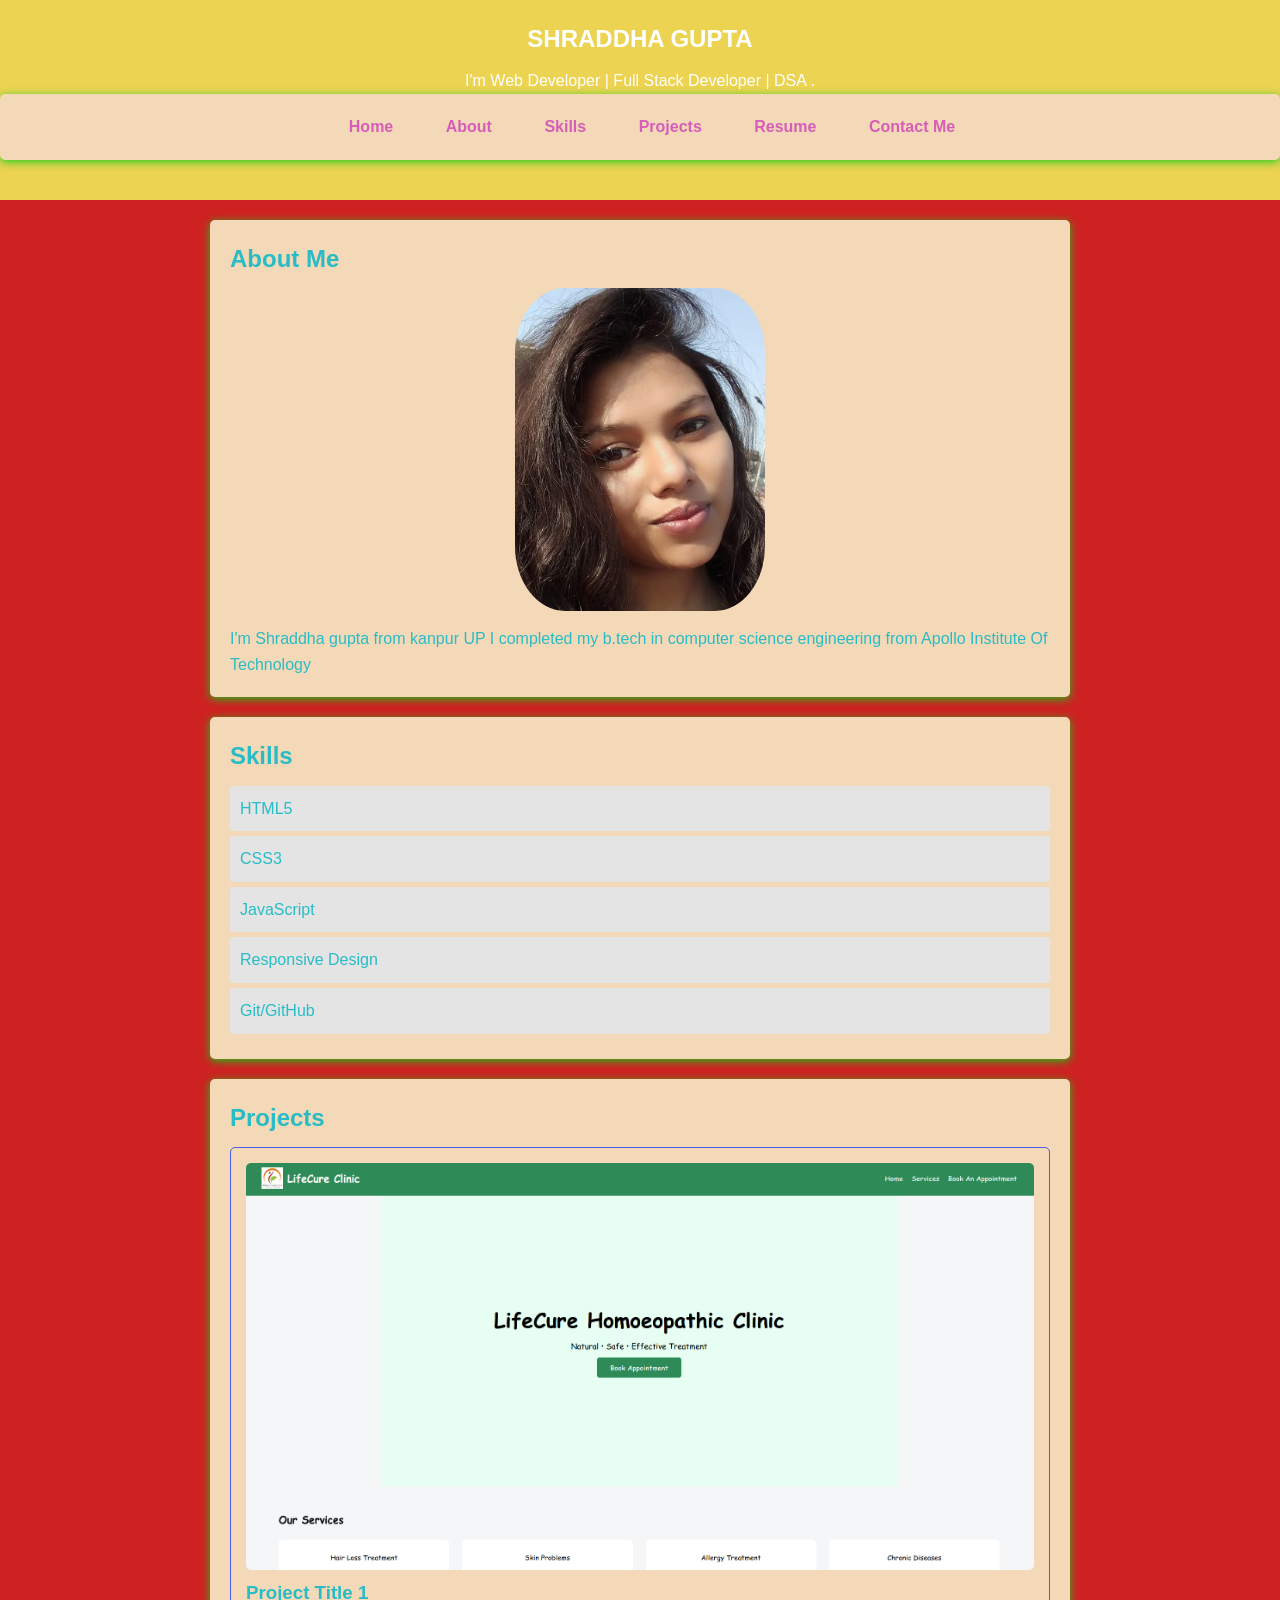
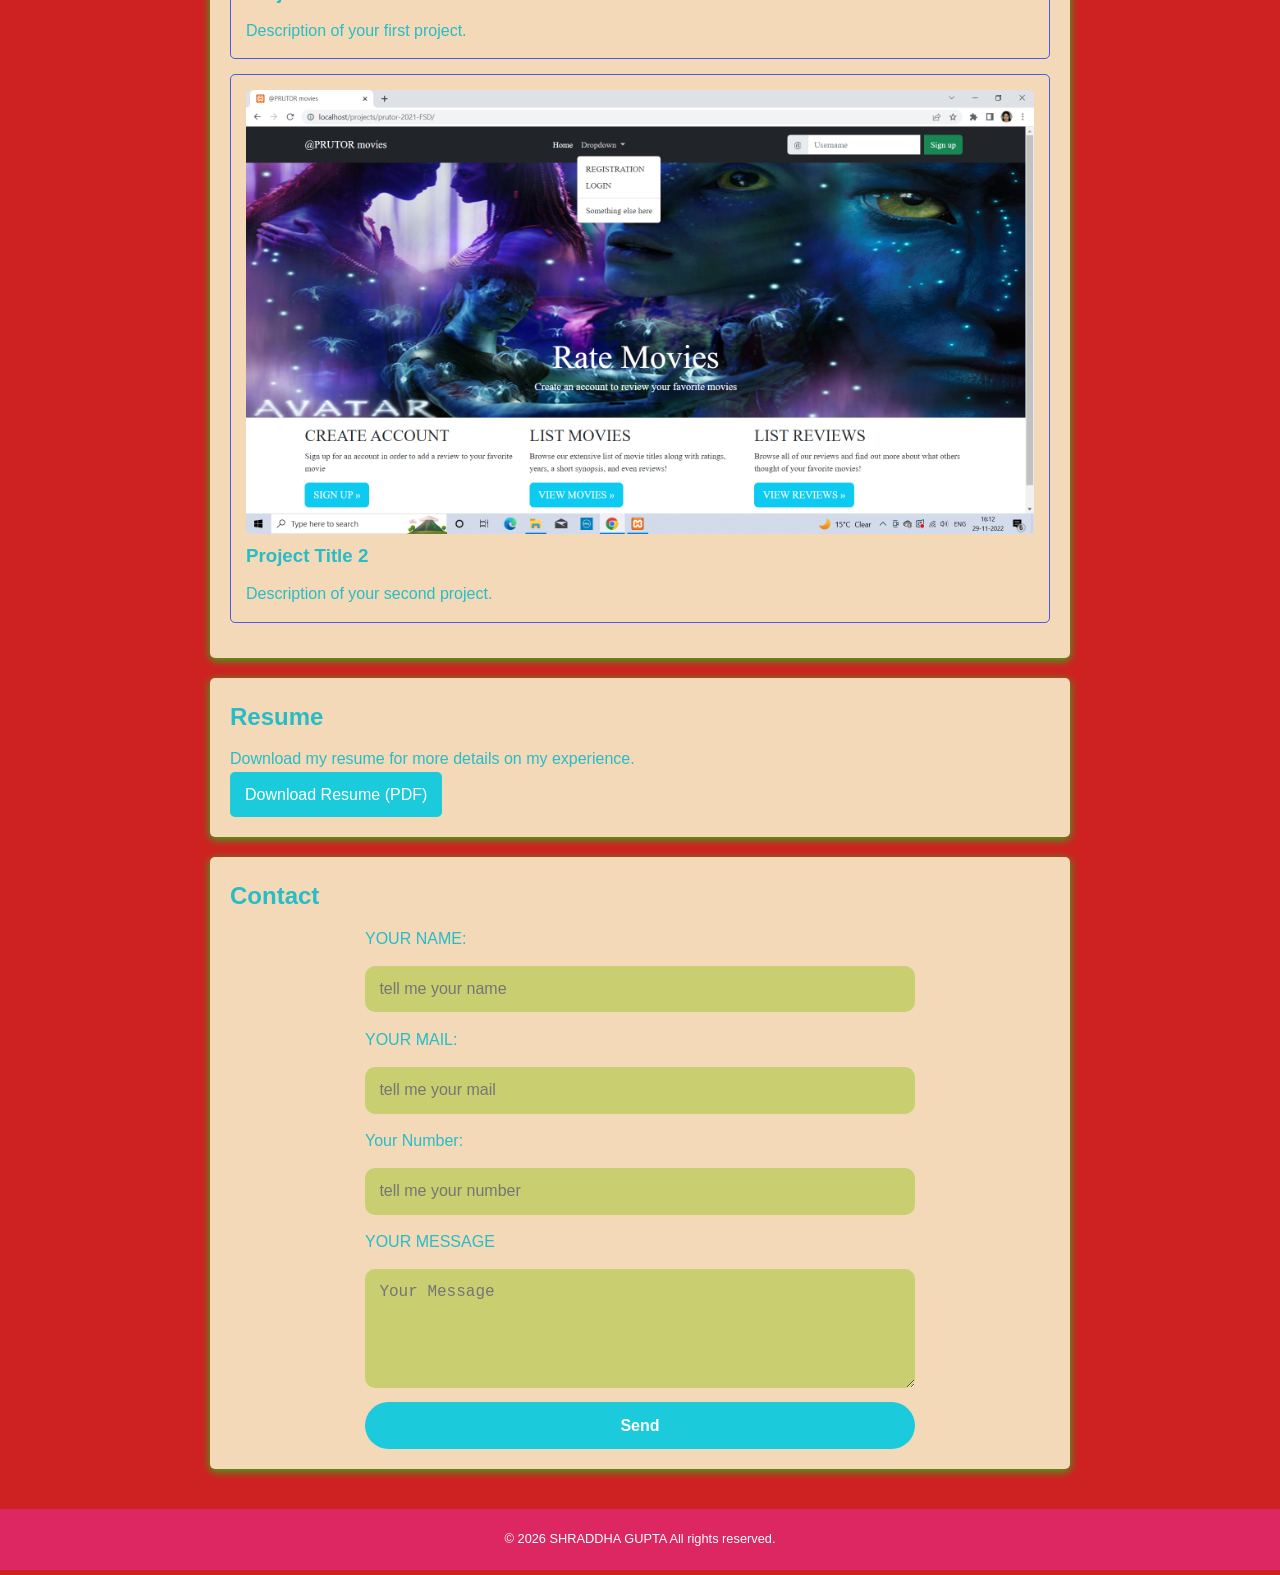
==== index.html @ 008b4fcb "portfolio" ====
<!DOCTYPE html>
<html lang="en">

<head>
    <meta charset="UTF-8">
    <meta name="viewport" content="width=device-width, initial-scale=1.0">
    <title>SHRADDHA PORTFOLIO</title>
    <link rel="stylesheet" href="style.css">
</head>

<body>

    <!-- Header Section -->
    <header id="home">
        <nav>
            <h1>SHRADDHA GUPTA</h1>
            <p>I'm Web Developer | Full Stack Developer | DSA .</p>
            <section>
                <a href="#">Home</a>
                <a href="#about">About</a>
                <a href="#skills">Skills</a>
                <a href="#projects">Projects</a>
                <a href="#resume">Resume</a>
                <a href="#contact">Contact Me</a>
            </section>
        </nav>
    </header>

    <main>
        <!-- About Section -->
        <section id="about">
            <h2>About Me</h2>
            <img src="hime.jpeg" alt="MY Name" class="profile-pic">
            <p>I'm Shraddha gupta from kanpur UP I completed my b.tech in computer science engineering from Apollo
                Institute Of Technology </p>
        </section>

        <!-- Skills Section -->
        <section id="skills">
            <h2>Skills</h2>
            <ul>
                <li>HTML5</li>
                <li>CSS3</li>
                <li>JavaScript</li>
                <li>Responsive Design</li>
                <li>Git/GitHub</li>
            </ul>
        </section>

        <!-- Projects Section -->
        <section id="projects">
            <h2>Projects</h2>
            <div class="project-card">
                <img src="Screenshot from 2025-12-20 14-55-43.png" alt="Project 1">
                <h3>Project Title 1</h3>
                <p>Description of your first project.</p>
            </div>
            <div class="project-card">
                <img src="Screenshot (2).png" alt="Project 2">
                <h3>Project Title 2</h3>
                <p>Description of your second project.</p>
            </div>
            <!-- Add more project cards as needed -->
        </section>

        <!-- Resume Section -->
        <section id="resume">
            <h2>Resume</h2>
            <p>Download my resume for more details on my experience.</p>
            <!-- Ensure you have a 'resume.pdf' file in your project folder -->
            <a href="resum.pdf" download class="btn">Download Resume (PDF)</a>
        </section>

        <!-- Contact Section -->
        <section id="contact" class="contact">
            <h2>Contact</h2>
            <form>
                <label for="name">YOUR NAME:</label>
                <input type="text" name="your name" id="name" placeholder="tell me your name">
                <label for="mail">YOUR MAIL:</label>
                <input type="email" name="your mail" placeholder="tell me your mail" id="mail" mail>
                <label for="Number">Your Number:</label>
                <input type="tel" name="your number" id="Number" placeholder="tell me your number">
                <label for="MESSAGE">YOUR MESSAGE</label>
                <textarea id="MESSAGE" rows="5" placeholder="Your Message" name="Message" required></textarea>
                <button type="submit">Send</button>
            </form>

        </section>
    </main>



    <!-- Footer -->
    <footer>
        <p>&copy; 2026 SHRADDHA GUPTA All rights reserved.</p>
    </footer>

</body>

</html>
---- style.css ----
* {
    margin: 0;
    padding: 0;
    box-sizing: border-box;
}
html {
  scroll-behavior: smooth;
}


body {
    font-family: sans-serif;
    line-height: 1.6;
    background-color: #ce2222;
    color: #28bcc6;
}

main {
    padding: 20px;
    max-width: 900px;
    margin-inline: auto;
}

section {
    background: rgb(243, 217, 183);
    margin-bottom: 20px;
    padding: 20px;
    border: none;
    border-radius: 5px;
    box-shadow: 0 2px 9px rgba(14, 206, 23, 0.925);
}

nav a {
  margin-left: 1.5rem;
  font-weight: 600;
  color: #d65db8;
  padding: 4px 12px;
  border-radius: 6px;
  transition: 0.3s ease;
  text-decoration: none;
}

nav a:hover,
nav a:focus {
  background: linear-gradient(to right, #d946ef, #7c3aed);
  color: #fff;
}

h1, h2, h3 {
    margin-bottom: 10px;
}

/* Header Styling */
header {
    background: #f2f55cd7;
    color: #fff;
    padding: 20px 0;
    text-align: center;
    
}

nav h1 {
    color: #fff;
}

/* About Section */
.profile-pic {
    width: 250px;
    height: auto;
    border-radius: 20%;
    display: block;
    margin: 0 auto 15px auto;
}

/* Skills Section */
#skills ul {
    list-style-type: none;
}

#skills li {
    background: #e4e4e4;
    margin: 5px 0;
    padding: 10px;
    border-radius: 3px;
}

/* Projects Section */
.project-card {
    border: 1px solid #485de5;
    padding: 15px;
    margin-bottom: 15px;
    border-radius: 5px;
}

.project-card img {
    max-width: 100%;
    height: auto;
    border-radius: 5px;
}

/* Resume Section & Button */
.btn {
    display: inline-block;
    background: #1bcbdb;
    color: #fff;
    padding: 10px 15px;
    text-decoration: none;
    border-radius: 5px;
}

.btn:hover {
    background: #ff6ec4;
}

.contact form {
  display: flex;
  flex-direction: column;
  gap: 0.9rem;
  max-width: 550px;
  margin-inline: auto;
}

.contact input,
.contact textarea {
  padding: 0.9rem;
  font-size: 1rem;
  border: none;
  border-radius: 10px;
  background: #c9cf70;
  color: #f0e9ff;
}

input:focus,
textarea:focus {
  outline: 2px solid #da4834;
}

.contact button {
  background:  #1bcbdb;
  color: white;
  padding: 0.9rem;
  font-weight: bold;
  font-size: 1rem;
  border: none;
  border-radius: 30px;
  cursor: pointer;
  transition: 0.5s ease;
}

.contact button:hover {
  background: #ff6ec4;
  transform: scale(1.04);
}

/* Footer */
footer {
    text-align: center;
    padding: 20px 0;
    background: #dc2763;
    color: #fff;
    font-size: 0.8em;
}
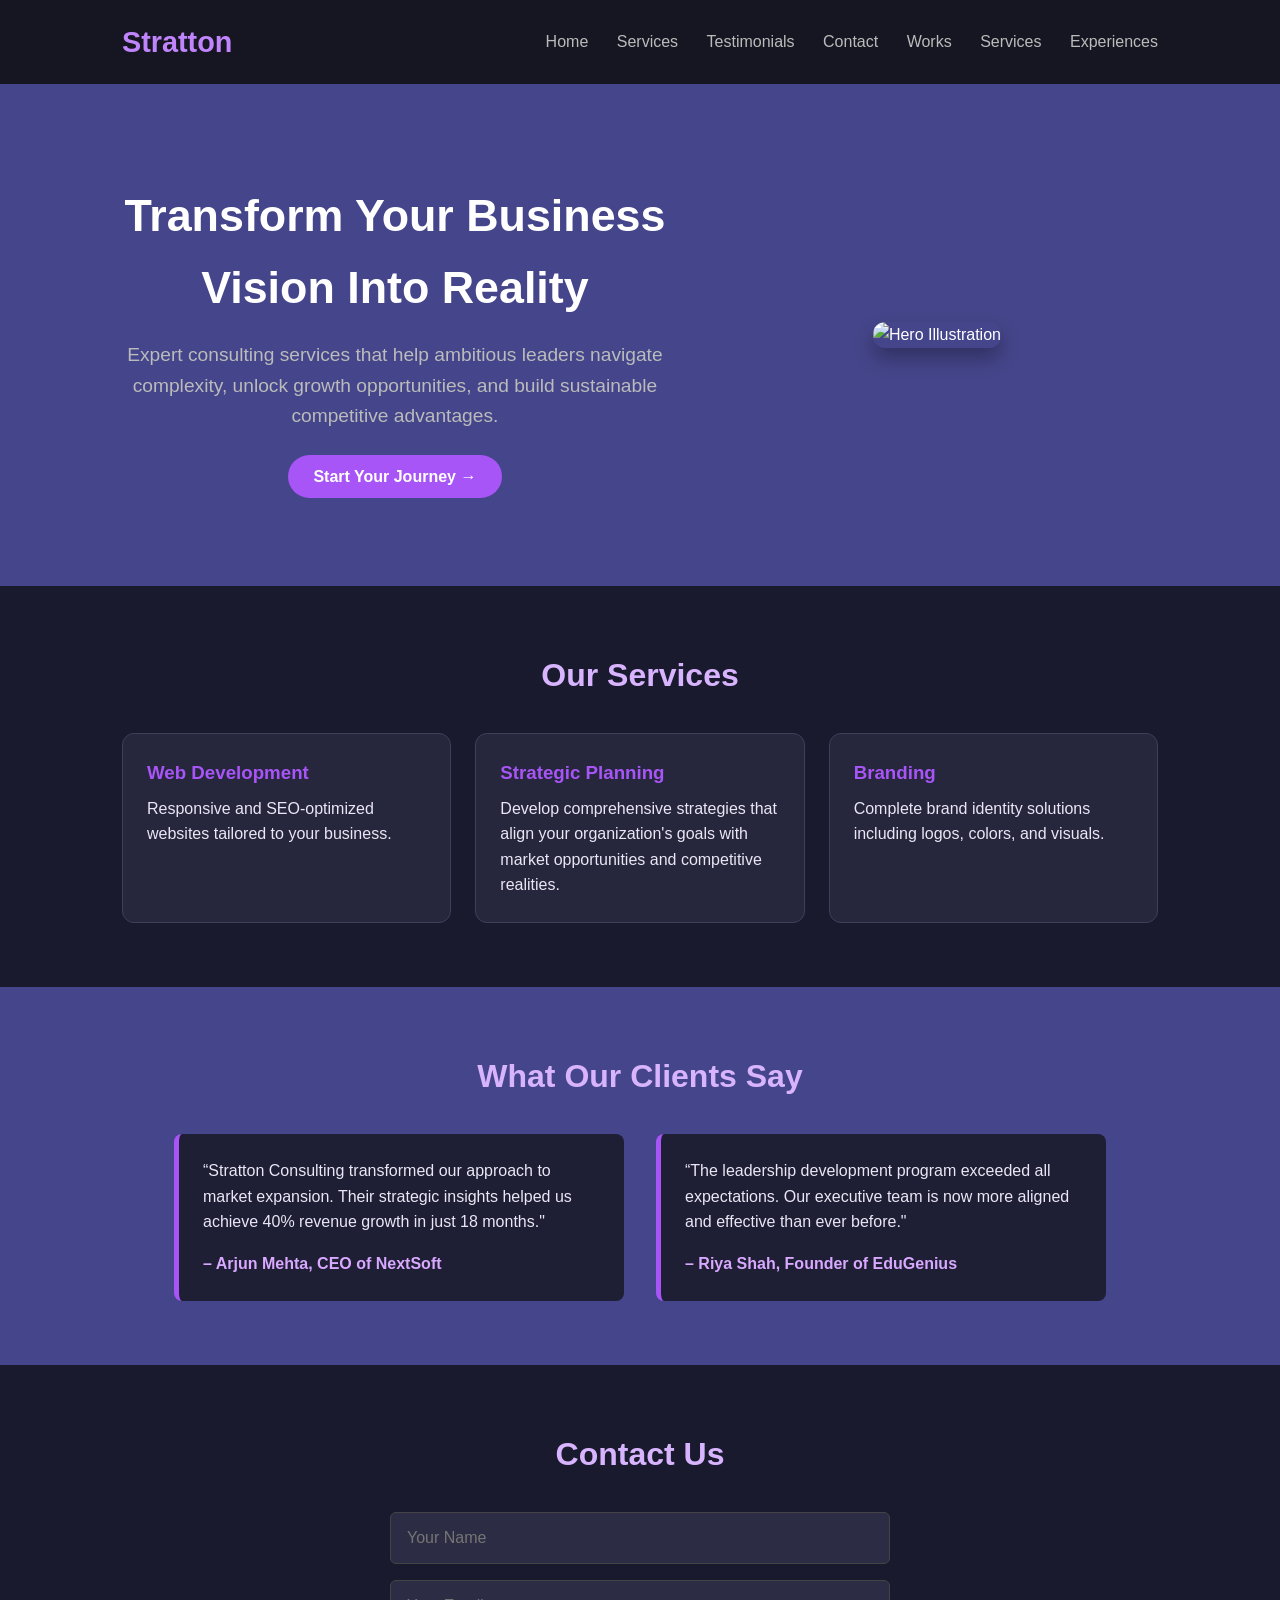
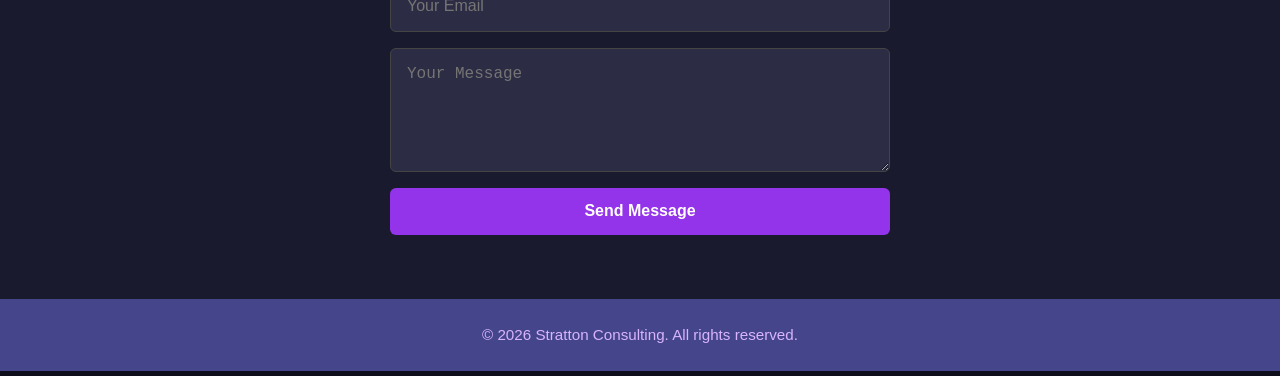
==== commit 4d88eb9f: "LandingPage" ====
--- a/index.html
+++ b/index.html
@@ -1,101 +1,96 @@
 <!DOCTYPE html>
 <html lang="en">
+<head>
+  <meta charset="UTF-8" />
+  <meta name="viewport" content="width=device-width, initial-scale=1.0" />
+  <title>Stratton - Web Agency</title>
+  <link rel="shortcut icon" href="favicon.ico" type="image/x-icon">
+  <link rel="stylesheet" href="style.css" />
+</head>
+<body>
+  <header>
+    <div class="container">
+      <h1 class="logo">Stratton</h1>
+      <nav>
+        <a href="#home">Home</a>
+        <a href="#services">Services</a>
+        <a href="#testimonials">Testimonials</a>
+        <a href="#contact">Contact</a>
+        <a href="#work">Works</a>
+        <a href="#services">Services</a>
+        <a href="experiences">Experiences</a>
+      </nav>
+    </div>
+  </header>
 
-<head>
-    <meta charset="UTF-8">
-    <meta name="viewport" content="width=device-width, initial-scale=1.0">
-    <title>SHRADDHA PORTFOLIO</title>
-    <link rel="stylesheet" href="style.css">
-</head>
+  <section class="hero">
+    <div class="container hero-flex">
+      <div class="hero-text">
+        <h2>Transform Your Business Vision Into Reality</h2>
+        <p>Expert consulting services that help ambitious leaders navigate complexity, unlock growth opportunities, and build sustainable competitive advantages.</p>
+        <a href="#contact" class="btn">Start Your Journey &#8594</a>
+      </div>
+      <div class="hero-img">
+        <img
+          src="https://t4.ftcdn.net/jpg/03/00/14/39/360_F_300143961_8kJTPiTbWallCIBxO0GQzoxgwE9cIRGG.jpg"
+          alt="Hero Illustration" />
+      </div>
+    </div>
+    </section>
 
-<body>
+    <section class="services" id="services">
+      <div class="container">
+        <h2 class="section-title">Our Services</h2>
+        <div class="service-grid">
+          <div class="service">
+            <h3>Web Development</h3>
+            <p>Responsive and SEO-optimized websites tailored to your business.</p>
+          </div>
+          <div class="service">
+            <h3>Strategic Planning</h3>
+            <p>Develop comprehensive strategies that align your organization's goals with market opportunities and competitive realities.</p>
+          </div>
+          <div class="service">
+            <h3>Branding</h3>
+            <p>Complete brand identity solutions including logos, colors, and visuals.</p>
+          </div>
+        </div>
+      </div>
+    </section>
 
-    <!-- Header Section -->
-    <header id="home">
-        <nav>
-            <h1>SHRADDHA GUPTA</h1>
-            <p>I'm Web Developer | Full Stack Developer | DSA .</p>
-            <section>
-                <a href="#">Home</a>
-                <a href="#about">About</a>
-                <a href="#skills">Skills</a>
-                <a href="#projects">Projects</a>
-                <a href="#resume">Resume</a>
-                <a href="#contact">Contact Me</a>
-            </section>
-        </nav>
-    </header>
+    <section class="testimonials" id="testimonials">
+      <div class="container">
+        <h2 class="section-title">What Our Clients Say</h2>
+        <div class="testimonial-grid">
+          <div class="testimonial">
+            <p>“Stratton Consulting transformed our approach to market expansion. Their strategic insights helped us achieve 40% revenue growth in just 18 months."</p>
+            <h4>– Arjun Mehta, CEO of NextSoft</h4>
+          </div>
+          <div class="testimonial">
+            <p>“The leadership development program exceeded all expectations. Our executive team is now more aligned and effective than ever before."</p>
+            <h4>– Riya Shah, Founder of EduGenius</h4>
+          </div>
+        </div>
+      </div>
+    </section>
 
-    <main>
-        <!-- About Section -->
-        <section id="about">
-            <h2>About Me</h2>
-            <img src="hime.jpeg" alt="MY Name" class="profile-pic">
-            <p>I'm Shraddha gupta from kanpur UP I completed my b.tech in computer science engineering from Apollo
-                Institute Of Technology </p>
-        </section>
+    <section class="contact" id="contact">
+      <div class="container">
+        <h2 class="section-title">Contact Us</h2>
+        <form>
+          <input type="text" placeholder="Your Name" required />
+          <input type="email" placeholder="Your Email" required />
+          <textarea rows="5" placeholder="Your Message" required></textarea>
+          <button type="submit">Send Message</button>
+        </form>
+      </div>
+    </section>
 
-        <!-- Skills Section -->
-        <section id="skills">
-            <h2>Skills</h2>
-            <ul>
-                <li>HTML5</li>
-                <li>CSS3</li>
-                <li>JavaScript</li>
-                <li>Responsive Design</li>
-                <li>Git/GitHub</li>
-            </ul>
-        </section>
-
-        <!-- Projects Section -->
-        <section id="projects">
-            <h2>Projects</h2>
-            <div class="project-card">
-                <img src="Screenshot from 2025-12-20 14-55-43.png" alt="Project 1">
-                <h3>Project Title 1</h3>
-                <p>Description of your first project.</p>
-            </div>
-            <div class="project-card">
-                <img src="Screenshot (2).png" alt="Project 2">
-                <h3>Project Title 2</h3>
-                <p>Description of your second project.</p>
-            </div>
-            <!-- Add more project cards as needed -->
-        </section>
-
-        <!-- Resume Section -->
-        <section id="resume">
-            <h2>Resume</h2>
-            <p>Download my resume for more details on my experience.</p>
-            <!-- Ensure you have a 'resume.pdf' file in your project folder -->
-            <a href="resum.pdf" download class="btn">Download Resume (PDF)</a>
-        </section>
-
-        <!-- Contact Section -->
-        <section id="contact" class="contact">
-            <h2>Contact</h2>
-            <form>
-                <label for="name">YOUR NAME:</label>
-                <input type="text" name="your name" id="name" placeholder="tell me your name">
-                <label for="mail">YOUR MAIL:</label>
-                <input type="email" name="your mail" placeholder="tell me your mail" id="mail" mail>
-                <label for="Number">Your Number:</label>
-                <input type="tel" name="your number" id="Number" placeholder="tell me your number">
-                <label for="MESSAGE">YOUR MESSAGE</label>
-                <textarea id="MESSAGE" rows="5" placeholder="Your Message" name="Message" required></textarea>
-                <button type="submit">Send</button>
-            </form>
-
-        </section>
-    </main>
-
-
-
-    <!-- Footer -->
     <footer>
-        <p>&copy; 2026 SHRADDHA GUPTA All rights reserved.</p>
+      <div class="container">
+        <p>&copy; 2026 Stratton Consulting. All rights reserved.</p>
+      </div>
     </footer>
-
 </body>
 
 </html>
--- a/style.css
+++ b/style.css
@@ -1,163 +1,300 @@
 * {
-    margin: 0;
-    padding: 0;
-    box-sizing: border-box;
-}
-html {
-  scroll-behavior: smooth;
-}
-
+  margin: 0;
+  padding: 0;
+  box-sizing: border-box;
+}
 
 body {
-    font-family: sans-serif;
-    line-height: 1.6;
-    background-color: #ce2222;
-    color: #28bcc6;
-}
-
-main {
-    padding: 20px;
-    max-width: 900px;
-    margin-inline: auto;
-}
-
-section {
-    background: rgb(243, 217, 183);
-    margin-bottom: 20px;
-    padding: 20px;
-    border: none;
-    border-radius: 5px;
-    box-shadow: 0 2px 9px rgba(14, 206, 23, 0.925);
+  font-family: sans-serif;
+  background: #0e0e1a;
+  color: #eae6f5;
+  line-height: 1.6;
+}
+
+a {
+  text-decoration: none;
+  color: inherit;
+}
+
+.container {
+  max-width: 1100px;
+  margin: auto;
+  padding: 0 2rem;
+}
+
+
+header {
+  background: #161622;
+  padding: 1.2rem 0;
+  position: sticky;
+  top: 0;
+  z-index: 100;
+}
+
+.logo {
+  font-size: 1.8rem;
+  font-weight: 700;
+  color: #c084fc;
+}
+
+header .container {
+  display: flex;
+  justify-content: space-between;
+  align-items: center;
 }
 
 nav a {
   margin-left: 1.5rem;
-  font-weight: 600;
-  color: #d65db8;
-  padding: 4px 12px;
+  font-weight: 500;
+  color: #bbb;
+  transition: color 0.3s, text-shadow 0.3s;
+}
+
+nav a:hover {
+  color: #c084fc;
+  text-shadow: 0 0 8px #c084fc;
+}
+
+
+.hero {
+  background: #555595;
+  padding: 5rem 2rem;
+  text-align: center;
+}
+
+.hero h2 {
+  font-size: 2.8rem;
+  color: #ffffff;
+  margin-bottom: 1rem;
+}
+
+.hero p {
+  font-size: 1.2rem;
+  color: #bbb;
+  margin-bottom: 2rem;
+}
+
+.btn {
+  padding: 0.8rem 1.6rem;
+  background:#b972fb;
+  color: #fff;
+  border: none;
+  border-radius: 50px;
+  font-weight: bold;
+}
+
+.btn:hover {
+  background:#253ede;
+}
+
+
+.services {
+  background: #1a1a2f;
+  padding: 4rem 2rem;
+}
+
+.section-title {
+  text-align: center;
+  margin-bottom: 2rem;
+  font-size: 2rem;
+  color: #d8b4fe;
+}
+
+.service-grid {
+  display: flex;
+  justify-content: space-between;
+  gap: 1.5rem;
+  flex-wrap: wrap;
+}
+
+.service {
+  background: #26263c;
+  padding: 1.5rem;
+  border-radius: 12px;
+  flex: 1 1 30%;
+  border: 1px solid #3f3f5c;
+}
+
+.service:hover {
+  transform: translateY(-5px);
+  box-shadow: 0 0 20px rgba(168, 85, 247, 0.3);
+}
+
+.service h3 {
+  margin-bottom: 0.5rem;
+  color: #a855f7;
+}
+
+
+.testimonials {
+  background: rgba(79, 79, 159, 0.85);
+  padding: 4rem 2rem;
+}
+
+.testimonial-grid {
+  display: flex;
+  gap: 2rem;
+  flex-wrap: wrap;
+  justify-content: center;
+}
+
+.testimonial {
+  background: #1e1e34;
+  padding: 1.5rem;
+  border-left: 5px solid #a855f7;
+  border-radius: 8px;
+  max-width: 450px;
+}
+
+.testimonial h4 {
+  margin-top: 1rem;
+  color: #d9a8ff;
+}
+
+
+.contact {
+  padding: 4rem 2rem;
+  background: #1a1a2f;
+}
+
+form {
+  display: flex;
+  flex-direction: column;
+  gap: 1rem;
+  max-width: 500px;
+  margin: auto;
+}
+
+input,
+textarea {
+  padding: 1rem;
+  background: #2c2c44;
+  border: 1px solid #444;
   border-radius: 6px;
-  transition: 0.3s ease;
-  text-decoration: none;
-}
-
-nav a:hover,
-nav a:focus {
-  background: linear-gradient(to right, #d946ef, #7c3aed);
-  color: #fff;
-}
-
-h1, h2, h3 {
-    margin-bottom: 10px;
-}
-
-/* Header Styling */
-header {
-    background: #f2f55cd7;
-    color: #fff;
-    padding: 20px 0;
-    text-align: center;
-    
-}
-
-nav h1 {
-    color: #fff;
-}
-
-/* About Section */
-.profile-pic {
-    width: 250px;
-    height: auto;
-    border-radius: 20%;
-    display: block;
-    margin: 0 auto 15px auto;
-}
-
-/* Skills Section */
-#skills ul {
-    list-style-type: none;
-}
-
-#skills li {
-    background: #e4e4e4;
-    margin: 5px 0;
-    padding: 10px;
-    border-radius: 3px;
-}
-
-/* Projects Section */
-.project-card {
-    border: 1px solid #485de5;
-    padding: 15px;
-    margin-bottom: 15px;
-    border-radius: 5px;
-}
-
-.project-card img {
-    max-width: 100%;
-    height: auto;
-    border-radius: 5px;
-}
-
-/* Resume Section & Button */
-.btn {
-    display: inline-block;
-    background: #1bcbdb;
-    color: #fff;
-    padding: 10px 15px;
-    text-decoration: none;
-    border-radius: 5px;
-}
-
-.btn:hover {
-    background: #ff6ec4;
-}
-
-.contact form {
-  display: flex;
-  flex-direction: column;
-  gap: 0.9rem;
-  max-width: 550px;
-  margin-inline: auto;
-}
-
-.contact input,
-.contact textarea {
-  padding: 0.9rem;
   font-size: 1rem;
-  border: none;
-  border-radius: 10px;
-  background: #c9cf70;
-  color: #f0e9ff;
+  color: #eee;
 }
 
 input:focus,
 textarea:focus {
-  outline: 2px solid #da4834;
-}
-
-.contact button {
-  background:  #1bcbdb;
+  outline: 2px solid #a855f7;
+  background: #33334d;
+}
+
+button {
+  padding: 0.9rem;
+  background: #9333ea;
   color: white;
-  padding: 0.9rem;
+  border: none;
+  border-radius: 6px;
+  font-size: 1rem;
+  font-weight: 600;
+  cursor: pointer;
+}
+
+button:hover {
+  background: #6b21a8;
+}
+
+
+footer {
+  text-align: center;
+  padding: 1.5rem 0;
+  background: rgba(79, 79, 159, 0.85);
+  font-size: 0.95rem;
+  color: #d8b4fe;
+}
+
+
+@media (max-width: 768px) {
+
+  .service-grid,
+  .testimonial-grid {
+    flex-direction: column;
+    align-items: center;
+  }
+
+  .hero h2 {
+    font-size: 2.2rem;
+  }
+
+  header .container {
+    flex-direction: column;
+    gap: 1rem;
+  }
+
+  nav {
+    margin-top: 1rem;
+  }
+}
+
+.hero {
+  background: rgba(79, 79, 159, 0.85);
+  padding: 6rem 2rem;
+  color: #fff;
+}
+
+.hero-flex {
+  display: flex;
+  align-items: center;
+  justify-content: space-between;
+  gap: 3rem;
+  flex-wrap: wrap;
+}
+
+.hero-text {
+  flex: 1 1 50%;
+}
+
+.hero-text h2 {
+  font-size: 2.8rem;
+  margin-bottom: 1rem;
+}
+
+.hero-text p {
+  font-size: 1.2rem;
+  margin-bottom: 2rem;
+}
+
+.hero-img {
+  flex: 1 1 40%;
+  text-align: center;
+}
+
+.hero-img img {
+  width: 100%;
+  max-width: 400px;
+  height: auto;
+  border-radius: 12px;
+  box-shadow: 0 10px 20px rgba(0, 0, 0, 0.3);
+}
+
+.btn {
+  padding: 0.8rem 1.6rem;
+  background: #a855f7;
+  color: #fff;
+  border: none;
+  border-radius: 50px;
   font-weight: bold;
-  font-size: 1rem;
-  border: none;
-  border-radius: 30px;
-  cursor: pointer;
-  transition: 0.5s ease;
-}
-
-.contact button:hover {
-  background: #ff6ec4;
-  transform: scale(1.04);
-}
-
-/* Footer */
-footer {
+  transition: background 0.3s;
+}
+
+.btn:hover {
+  background: #9333ea;
+}
+
+@media (max-width: 768px) {
+  .hero-text h2 {
+    font-size: 2rem;
+  }
+
+  .hero-flex {
+    flex-direction: column;
     text-align: center;
-    padding: 20px 0;
-    background: #dc2763;
-    color: #fff;
-    font-size: 0.8em;
-}
-
+  }
+
+  .hero-text,
+  .hero-img {
+    flex: 1 1 100%;
+  }
+}
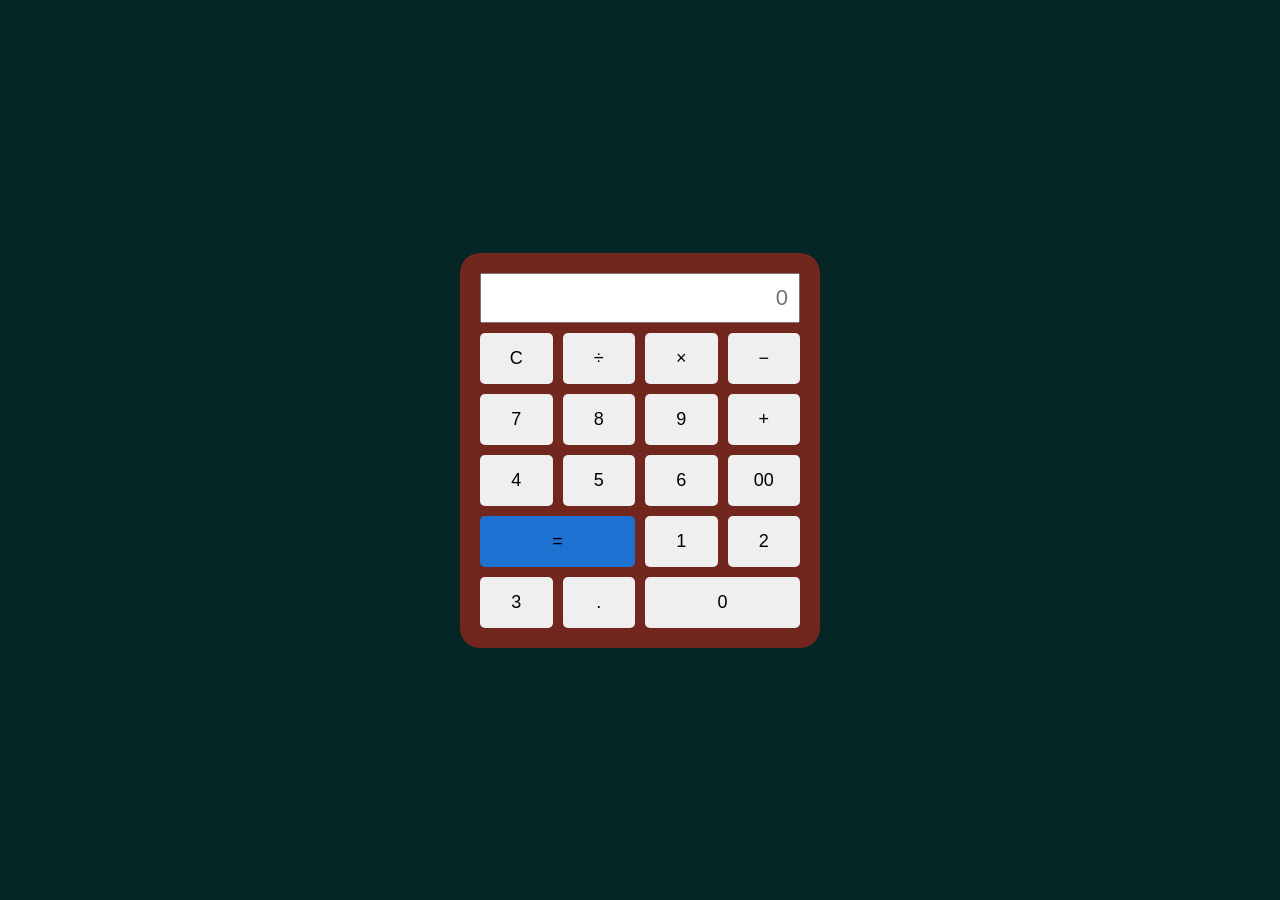
==== commit e6e53000: "Calculater" ====
--- a/index.html
+++ b/index.html
@@ -1,96 +1,151 @@
 <!DOCTYPE html>
 <html lang="en">
 <head>
-  <meta charset="UTF-8" />
-  <meta name="viewport" content="width=device-width, initial-scale=1.0" />
-  <title>Stratton - Web Agency</title>
-  <link rel="shortcut icon" href="favicon.ico" type="image/x-icon">
-  <link rel="stylesheet" href="style.css" />
+  <meta charset="UTF-8">
+  <meta name="viewport" content="width=device-width, initial-scale=1.0">
+  <title>Calculator</title>
+  <style>
+    * {
+      margin: 0;
+      padding: 0;
+      box-sizing: border-box;
+    }
+
+    body {
+      display: flex;
+      justify-content: center;
+      align-items: center;
+      height: 100vh;
+      background: #042625;
+      font-family: Arial, sans-serif;
+    }
+
+    .calculator {
+      background: #71271d;
+      padding: 20px;
+      border-radius: 20px;
+      width: 360px;
+    }
+
+    #display {
+      width: 100%;
+      height: 50px;
+      font-size: 22px;
+      text-align: right;
+      padding: 5px 10px;
+      margin-bottom: 10px;
+    }
+
+    .buttons {
+      display: grid;
+      grid-template-columns: repeat(4, 1fr);
+      gap: 10px;
+    }
+
+    button {
+      padding: 15px;
+      font-size: 18px;
+      border: none;
+      border-radius: 5px;
+      cursor: pointer;
+    }
+
+    button:hover {
+      background: #be2d87;
+    }
+
+    .equal {
+      background: rgb(29, 113, 209);
+      grid-column: span 2;
+    }
+
+    .zero {
+      grid-column: span 2;
+    }
+  </style>
 </head>
 <body>
-  <header>
-    <div class="container">
-      <h1 class="logo">Stratton</h1>
-      <nav>
-        <a href="#home">Home</a>
-        <a href="#services">Services</a>
-        <a href="#testimonials">Testimonials</a>
-        <a href="#contact">Contact</a>
-        <a href="#work">Works</a>
-        <a href="#services">Services</a>
-        <a href="experiences">Experiences</a>
-      </nav>
+
+  <div class="calculator">
+    <input type="text" id="display" placeholder="0">
+
+    <div class="buttons">
+      <button onclick="clearAll()">C</button>
+      <button onclick="setOperator('/')">÷</button>
+      <button onclick="setOperator('*')">×</button>
+      <button onclick="setOperator('-')">−</button>
+
+      <button onclick="addNumber('7')">7</button>
+      <button onclick="addNumber('8')">8</button>
+      <button onclick="addNumber('9')">9</button>
+      <button onclick="setOperator('+')">+</button>
+
+      <button onclick="addNumber('4')">4</button>
+      <button onclick="addNumber('5')">5</button>
+      <button onclick="addNumber('6')">6</button>
+      <button onclick="addNumber('00')">00</button>
+
+      <button onclick="calculate()" class="equal">=</button>
+
+      <button onclick="addNumber('1')">1</button>
+      <button onclick="addNumber('2')">2</button>
+      <button onclick="addNumber('3')">3</button>
+      <button onclick="addNumber('.')">.</button>
+
+      <button onclick="addNumber('0')" class="zero">0</button>
     </div>
-  </header>
+  </div>
 
-  <section class="hero">
-    <div class="container hero-flex">
-      <div class="hero-text">
-        <h2>Transform Your Business Vision Into Reality</h2>
-        <p>Expert consulting services that help ambitious leaders navigate complexity, unlock growth opportunities, and build sustainable competitive advantages.</p>
-        <a href="#contact" class="btn">Start Your Journey &#8594</a>
-      </div>
-      <div class="hero-img">
-        <img
-          src="https://t4.ftcdn.net/jpg/03/00/14/39/360_F_300143961_8kJTPiTbWallCIBxO0GQzoxgwE9cIRGG.jpg"
-          alt="Hero Illustration" />
-      </div>
-    </div>
-    </section>
+  <script>
+    let first = "";
+    let second = "";
+    let operator = "";
+    let isSecond = false;
 
-    <section class="services" id="services">
-      <div class="container">
-        <h2 class="section-title">Our Services</h2>
-        <div class="service-grid">
-          <div class="service">
-            <h3>Web Development</h3>
-            <p>Responsive and SEO-optimized websites tailored to your business.</p>
-          </div>
-          <div class="service">
-            <h3>Strategic Planning</h3>
-            <p>Develop comprehensive strategies that align your organization's goals with market opportunities and competitive realities.</p>
-          </div>
-          <div class="service">
-            <h3>Branding</h3>
-            <p>Complete brand identity solutions including logos, colors, and visuals.</p>
-          </div>
-        </div>
-      </div>
-    </section>
+    const display = document.getElementById("display");
 
-    <section class="testimonials" id="testimonials">
-      <div class="container">
-        <h2 class="section-title">What Our Clients Say</h2>
-        <div class="testimonial-grid">
-          <div class="testimonial">
-            <p>“Stratton Consulting transformed our approach to market expansion. Their strategic insights helped us achieve 40% revenue growth in just 18 months."</p>
-            <h4>– Arjun Mehta, CEO of NextSoft</h4>
-          </div>
-          <div class="testimonial">
-            <p>“The leadership development program exceeded all expectations. Our executive team is now more aligned and effective than ever before."</p>
-            <h4>– Riya Shah, Founder of EduGenius</h4>
-          </div>
-        </div>
-      </div>
-    </section>
+    function addNumber(num) {
+      if (!isSecond) {
+        first += num;
+        display.value = first;
+      } else {
+        second += num;
+        display.value = second;
+      }
+    }
 
-    <section class="contact" id="contact">
-      <div class="container">
-        <h2 class="section-title">Contact Us</h2>
-        <form>
-          <input type="text" placeholder="Your Name" required />
-          <input type="email" placeholder="Your Email" required />
-          <textarea rows="5" placeholder="Your Message" required></textarea>
-          <button type="submit">Send Message</button>
-        </form>
-      </div>
-    </section>
+    function setOperator(op) {
+      if (first === "") return;
+      operator = op;
+      isSecond = true;
+    }
 
-    <footer>
-      <div class="container">
-        <p>&copy; 2026 Stratton Consulting. All rights reserved.</p>
-      </div>
-    </footer>
+    function calculate() {
+      let n1 = Number(first);
+      let n2 = Number(second);
+      let result = 0;
+
+      if (operator === "+") result = n1 + n2;
+      else if (operator === "-") result = n1 - n2;
+      else if (operator === "*") result = n1 * n2;
+      else if (operator === "/") result = n1 / n2;
+
+      display.value = result;
+
+      first = result.toString();
+      second = "";
+      operator = "";
+      isSecond = false;
+    }
+
+    function clearAll() {
+      first = "";
+      second = "";
+      operator = "";
+      isSecond = false;
+      display.value = "";
+    }
+  </script>
+
 </body>
-
 </html>
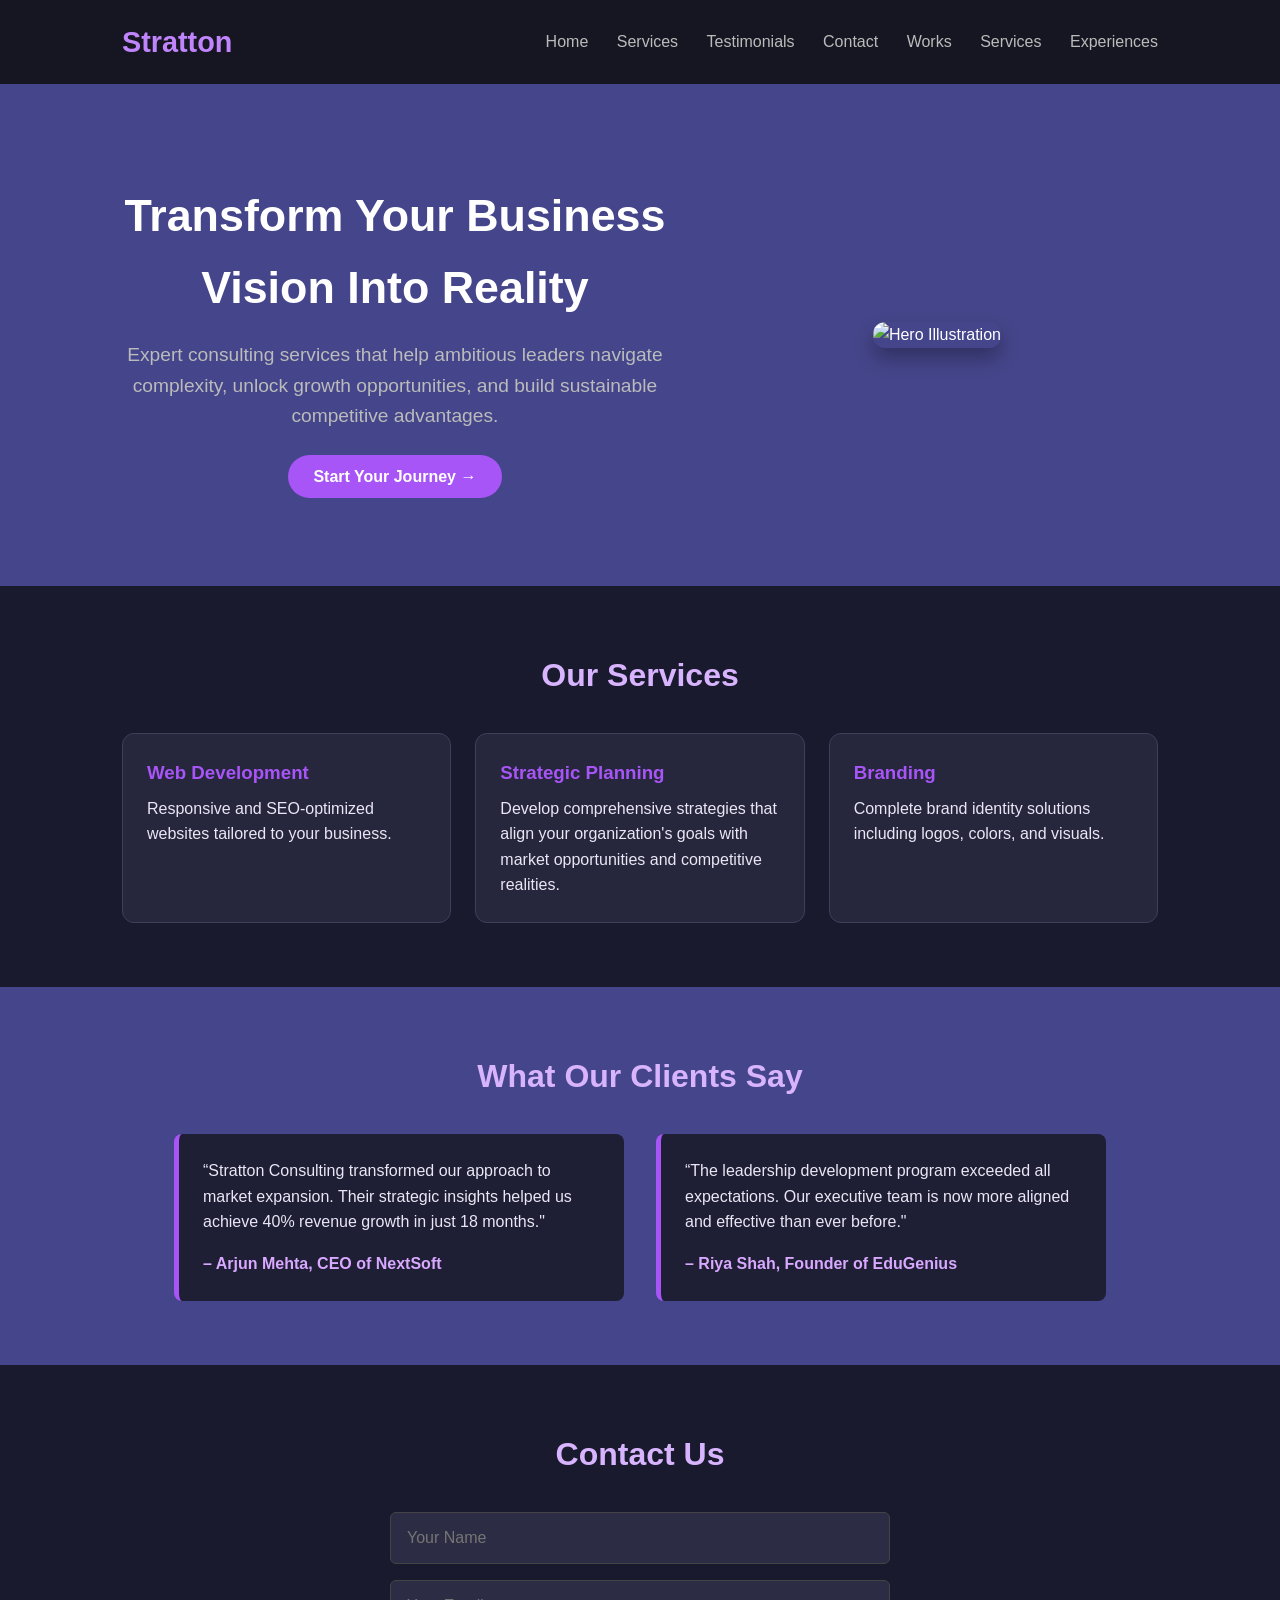
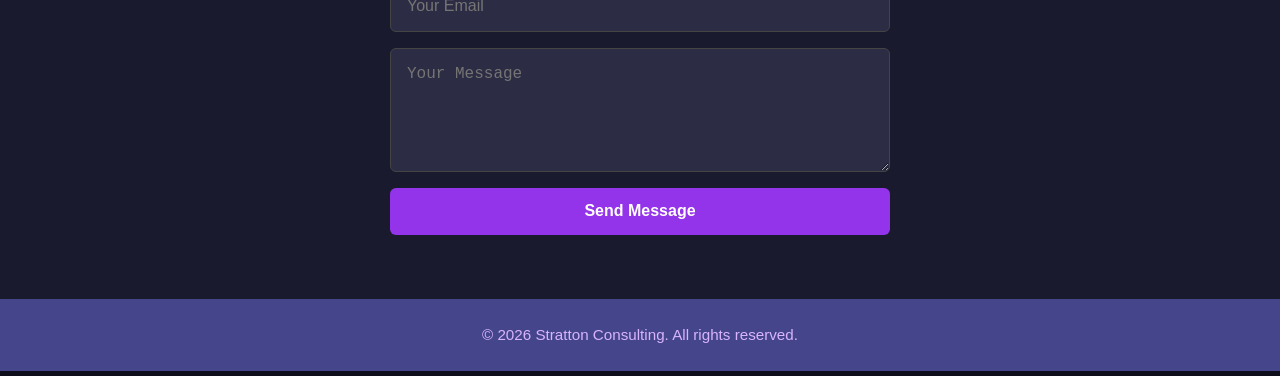
==== commit 75a6bf4d: "Langingpage" ====
--- a/index.html
+++ b/index.html
@@ -1,151 +1,96 @@
 <!DOCTYPE html>
 <html lang="en">
 <head>
-  <meta charset="UTF-8">
-  <meta name="viewport" content="width=device-width, initial-scale=1.0">
-  <title>Calculator</title>
-  <style>
-    * {
-      margin: 0;
-      padding: 0;
-      box-sizing: border-box;
-    }
-
-    body {
-      display: flex;
-      justify-content: center;
-      align-items: center;
-      height: 100vh;
-      background: #042625;
-      font-family: Arial, sans-serif;
-    }
-
-    .calculator {
-      background: #71271d;
-      padding: 20px;
-      border-radius: 20px;
-      width: 360px;
-    }
-
-    #display {
-      width: 100%;
-      height: 50px;
-      font-size: 22px;
-      text-align: right;
-      padding: 5px 10px;
-      margin-bottom: 10px;
-    }
-
-    .buttons {
-      display: grid;
-      grid-template-columns: repeat(4, 1fr);
-      gap: 10px;
-    }
-
-    button {
-      padding: 15px;
-      font-size: 18px;
-      border: none;
-      border-radius: 5px;
-      cursor: pointer;
-    }
-
-    button:hover {
-      background: #be2d87;
-    }
-
-    .equal {
-      background: rgb(29, 113, 209);
-      grid-column: span 2;
-    }
-
-    .zero {
-      grid-column: span 2;
-    }
-  </style>
+  <meta charset="UTF-8" />
+  <meta name="viewport" content="width=device-width, initial-scale=1.0" />
+  <title>Stratton - Web Agency</title>
+  <link rel="shortcut icon" href="favicon.ico" type="image/x-icon">
+  <link rel="stylesheet" href="style.css" />
 </head>
 <body>
+  <header>
+    <div class="container">
+      <h1 class="logo">Stratton</h1>
+      <nav>
+        <a href="#home">Home</a>
+        <a href="#services">Services</a>
+        <a href="#testimonials">Testimonials</a>
+        <a href="#contact">Contact</a>
+        <a href="#work">Works</a>
+        <a href="#services">Services</a>
+        <a href="experiences">Experiences</a>
+      </nav>
+    </div>
+  </header>
 
-  <div class="calculator">
-    <input type="text" id="display" placeholder="0">
+  <section class="hero">
+    <div class="container hero-flex">
+      <div class="hero-text">
+        <h2>Transform Your Business Vision Into Reality</h2>
+        <p>Expert consulting services that help ambitious leaders navigate complexity, unlock growth opportunities, and build sustainable competitive advantages.</p>
+        <a href="#contact" class="btn">Start Your Journey &#8594</a>
+      </div>
+      <div class="hero-img">
+        <img
+          src="https://t4.ftcdn.net/jpg/03/00/14/39/360_F_300143961_8kJTPiTbWallCIBxO0GQzoxgwE9cIRGG.jpg"
+          alt="Hero Illustration" />
+      </div>
+    </div>
+    </section>
 
-    <div class="buttons">
-      <button onclick="clearAll()">C</button>
-      <button onclick="setOperator('/')">÷</button>
-      <button onclick="setOperator('*')">×</button>
-      <button onclick="setOperator('-')">−</button>
+    <section class="services" id="services">
+      <div class="container">
+        <h2 class="section-title">Our Services</h2>
+        <div class="service-grid">
+          <div class="service">
+            <h3>Web Development</h3>
+            <p>Responsive and SEO-optimized websites tailored to your business.</p>
+          </div>
+          <div class="service">
+            <h3>Strategic Planning</h3>
+            <p>Develop comprehensive strategies that align your organization's goals with market opportunities and competitive realities.</p>
+          </div>
+          <div class="service">
+            <h3>Branding</h3>
+            <p>Complete brand identity solutions including logos, colors, and visuals.</p>
+          </div>
+        </div>
+      </div>
+    </section>
 
-      <button onclick="addNumber('7')">7</button>
-      <button onclick="addNumber('8')">8</button>
-      <button onclick="addNumber('9')">9</button>
-      <button onclick="setOperator('+')">+</button>
+    <section class="testimonials" id="testimonials">
+      <div class="container">
+        <h2 class="section-title">What Our Clients Say</h2>
+        <div class="testimonial-grid">
+          <div class="testimonial">
+            <p>“Stratton Consulting transformed our approach to market expansion. Their strategic insights helped us achieve 40% revenue growth in just 18 months."</p>
+            <h4>– Arjun Mehta, CEO of NextSoft</h4>
+          </div>
+          <div class="testimonial">
+            <p>“The leadership development program exceeded all expectations. Our executive team is now more aligned and effective than ever before."</p>
+            <h4>– Riya Shah, Founder of EduGenius</h4>
+          </div>
+        </div>
+      </div>
+    </section>
 
-      <button onclick="addNumber('4')">4</button>
-      <button onclick="addNumber('5')">5</button>
-      <button onclick="addNumber('6')">6</button>
-      <button onclick="addNumber('00')">00</button>
+    <section class="contact" id="contact">
+      <div class="container">
+        <h2 class="section-title">Contact Us</h2>
+        <form>
+          <input type="text" placeholder="Your Name" required />
+          <input type="email" placeholder="Your Email" required />
+          <textarea rows="5" placeholder="Your Message" required></textarea>
+          <button type="submit">Send Message</button>
+        </form>
+      </div>
+    </section>
 
-      <button onclick="calculate()" class="equal">=</button>
+    <footer>
+      <div class="container">
+        <p>&copy; 2026 Stratton Consulting. All rights reserved.</p>
+      </div>
+    </footer>
+</body>
 
-      <button onclick="addNumber('1')">1</button>
-      <button onclick="addNumber('2')">2</button>
-      <button onclick="addNumber('3')">3</button>
-      <button onclick="addNumber('.')">.</button>
-
-      <button onclick="addNumber('0')" class="zero">0</button>
-    </div>
-  </div>
-
-  <script>
-    let first = "";
-    let second = "";
-    let operator = "";
-    let isSecond = false;
-
-    const display = document.getElementById("display");
-
-    function addNumber(num) {
-      if (!isSecond) {
-        first += num;
-        display.value = first;
-      } else {
-        second += num;
-        display.value = second;
-      }
-    }
-
-    function setOperator(op) {
-      if (first === "") return;
-      operator = op;
-      isSecond = true;
-    }
-
-    function calculate() {
-      let n1 = Number(first);
-      let n2 = Number(second);
-      let result = 0;
-
-      if (operator === "+") result = n1 + n2;
-      else if (operator === "-") result = n1 - n2;
-      else if (operator === "*") result = n1 * n2;
-      else if (operator === "/") result = n1 / n2;
-
-      display.value = result;
-
-      first = result.toString();
-      second = "";
-      operator = "";
-      isSecond = false;
-    }
-
-    function clearAll() {
-      first = "";
-      second = "";
-      operator = "";
-      isSecond = false;
-      display.value = "";
-    }
-  </script>
-
-</body>
 </html>
--- a/style.css
+++ b/style.css
@@ -0,0 +1,300 @@
+* {
+  margin: 0;
+  padding: 0;
+  box-sizing: border-box;
+}
+
+body {
+  font-family: sans-serif;
+  background: #0e0e1a;
+  color: #eae6f5;
+  line-height: 1.6;
+}
+
+a {
+  text-decoration: none;
+  color: inherit;
+}
+
+.container {
+  max-width: 1100px;
+  margin: auto;
+  padding: 0 2rem;
+}
+
+
+header {
+  background: #161622;
+  padding: 1.2rem 0;
+  position: sticky;
+  top: 0;
+  z-index: 100;
+}
+
+.logo {
+  font-size: 1.8rem;
+  font-weight: 700;
+  color: #c084fc;
+}
+
+header .container {
+  display: flex;
+  justify-content: space-between;
+  align-items: center;
+}
+
+nav a {
+  margin-left: 1.5rem;
+  font-weight: 500;
+  color: #bbb;
+  transition: color 0.3s, text-shadow 0.3s;
+}
+
+nav a:hover {
+  color: #c084fc;
+  text-shadow: 0 0 8px #c084fc;
+}
+
+
+.hero {
+  background: #555595;
+  padding: 5rem 2rem;
+  text-align: center;
+}
+
+.hero h2 {
+  font-size: 2.8rem;
+  color: #ffffff;
+  margin-bottom: 1rem;
+}
+
+.hero p {
+  font-size: 1.2rem;
+  color: #bbb;
+  margin-bottom: 2rem;
+}
+
+.btn {
+  padding: 0.8rem 1.6rem;
+  background:#b972fb;
+  color: #fff;
+  border: none;
+  border-radius: 50px;
+  font-weight: bold;
+}
+
+.btn:hover {
+  background:#253ede;
+}
+
+
+.services {
+  background: #1a1a2f;
+  padding: 4rem 2rem;
+}
+
+.section-title {
+  text-align: center;
+  margin-bottom: 2rem;
+  font-size: 2rem;
+  color: #d8b4fe;
+}
+
+.service-grid {
+  display: flex;
+  justify-content: space-between;
+  gap: 1.5rem;
+  flex-wrap: wrap;
+}
+
+.service {
+  background: #26263c;
+  padding: 1.5rem;
+  border-radius: 12px;
+  flex: 1 1 30%;
+  border: 1px solid #3f3f5c;
+}
+
+.service:hover {
+  transform: translateY(-5px);
+  box-shadow: 0 0 20px rgba(168, 85, 247, 0.3);
+}
+
+.service h3 {
+  margin-bottom: 0.5rem;
+  color: #a855f7;
+}
+
+
+.testimonials {
+  background: rgba(79, 79, 159, 0.85);
+  padding: 4rem 2rem;
+}
+
+.testimonial-grid {
+  display: flex;
+  gap: 2rem;
+  flex-wrap: wrap;
+  justify-content: center;
+}
+
+.testimonial {
+  background: #1e1e34;
+  padding: 1.5rem;
+  border-left: 5px solid #a855f7;
+  border-radius: 8px;
+  max-width: 450px;
+}
+
+.testimonial h4 {
+  margin-top: 1rem;
+  color: #d9a8ff;
+}
+
+
+.contact {
+  padding: 4rem 2rem;
+  background: #1a1a2f;
+}
+
+form {
+  display: flex;
+  flex-direction: column;
+  gap: 1rem;
+  max-width: 500px;
+  margin: auto;
+}
+
+input,
+textarea {
+  padding: 1rem;
+  background: #2c2c44;
+  border: 1px solid #444;
+  border-radius: 6px;
+  font-size: 1rem;
+  color: #eee;
+}
+
+input:focus,
+textarea:focus {
+  outline: 2px solid #a855f7;
+  background: #33334d;
+}
+
+button {
+  padding: 0.9rem;
+  background: #9333ea;
+  color: white;
+  border: none;
+  border-radius: 6px;
+  font-size: 1rem;
+  font-weight: 600;
+  cursor: pointer;
+}
+
+button:hover {
+  background: #6b21a8;
+}
+
+
+footer {
+  text-align: center;
+  padding: 1.5rem 0;
+  background: rgba(79, 79, 159, 0.85);
+  font-size: 0.95rem;
+  color: #d8b4fe;
+}
+
+
+@media (max-width: 768px) {
+
+  .service-grid,
+  .testimonial-grid {
+    flex-direction: column;
+    align-items: center;
+  }
+
+  .hero h2 {
+    font-size: 2.2rem;
+  }
+
+  header .container {
+    flex-direction: column;
+    gap: 1rem;
+  }
+
+  nav {
+    margin-top: 1rem;
+  }
+}
+
+.hero {
+  background: rgba(79, 79, 159, 0.85);
+  padding: 6rem 2rem;
+  color: #fff;
+}
+
+.hero-flex {
+  display: flex;
+  align-items: center;
+  justify-content: space-between;
+  gap: 3rem;
+  flex-wrap: wrap;
+}
+
+.hero-text {
+  flex: 1 1 50%;
+}
+
+.hero-text h2 {
+  font-size: 2.8rem;
+  margin-bottom: 1rem;
+}
+
+.hero-text p {
+  font-size: 1.2rem;
+  margin-bottom: 2rem;
+}
+
+.hero-img {
+  flex: 1 1 40%;
+  text-align: center;
+}
+
+.hero-img img {
+  width: 100%;
+  max-width: 400px;
+  height: auto;
+  border-radius: 12px;
+  box-shadow: 0 10px 20px rgba(0, 0, 0, 0.3);
+}
+
+.btn {
+  padding: 0.8rem 1.6rem;
+  background: #a855f7;
+  color: #fff;
+  border: none;
+  border-radius: 50px;
+  font-weight: bold;
+  transition: background 0.3s;
+}
+
+.btn:hover {
+  background: #9333ea;
+}
+
+@media (max-width: 768px) {
+  .hero-text h2 {
+    font-size: 2rem;
+  }
+
+  .hero-flex {
+    flex-direction: column;
+    text-align: center;
+  }
+
+  .hero-text,
+  .hero-img {
+    flex: 1 1 100%;
+  }
+}
